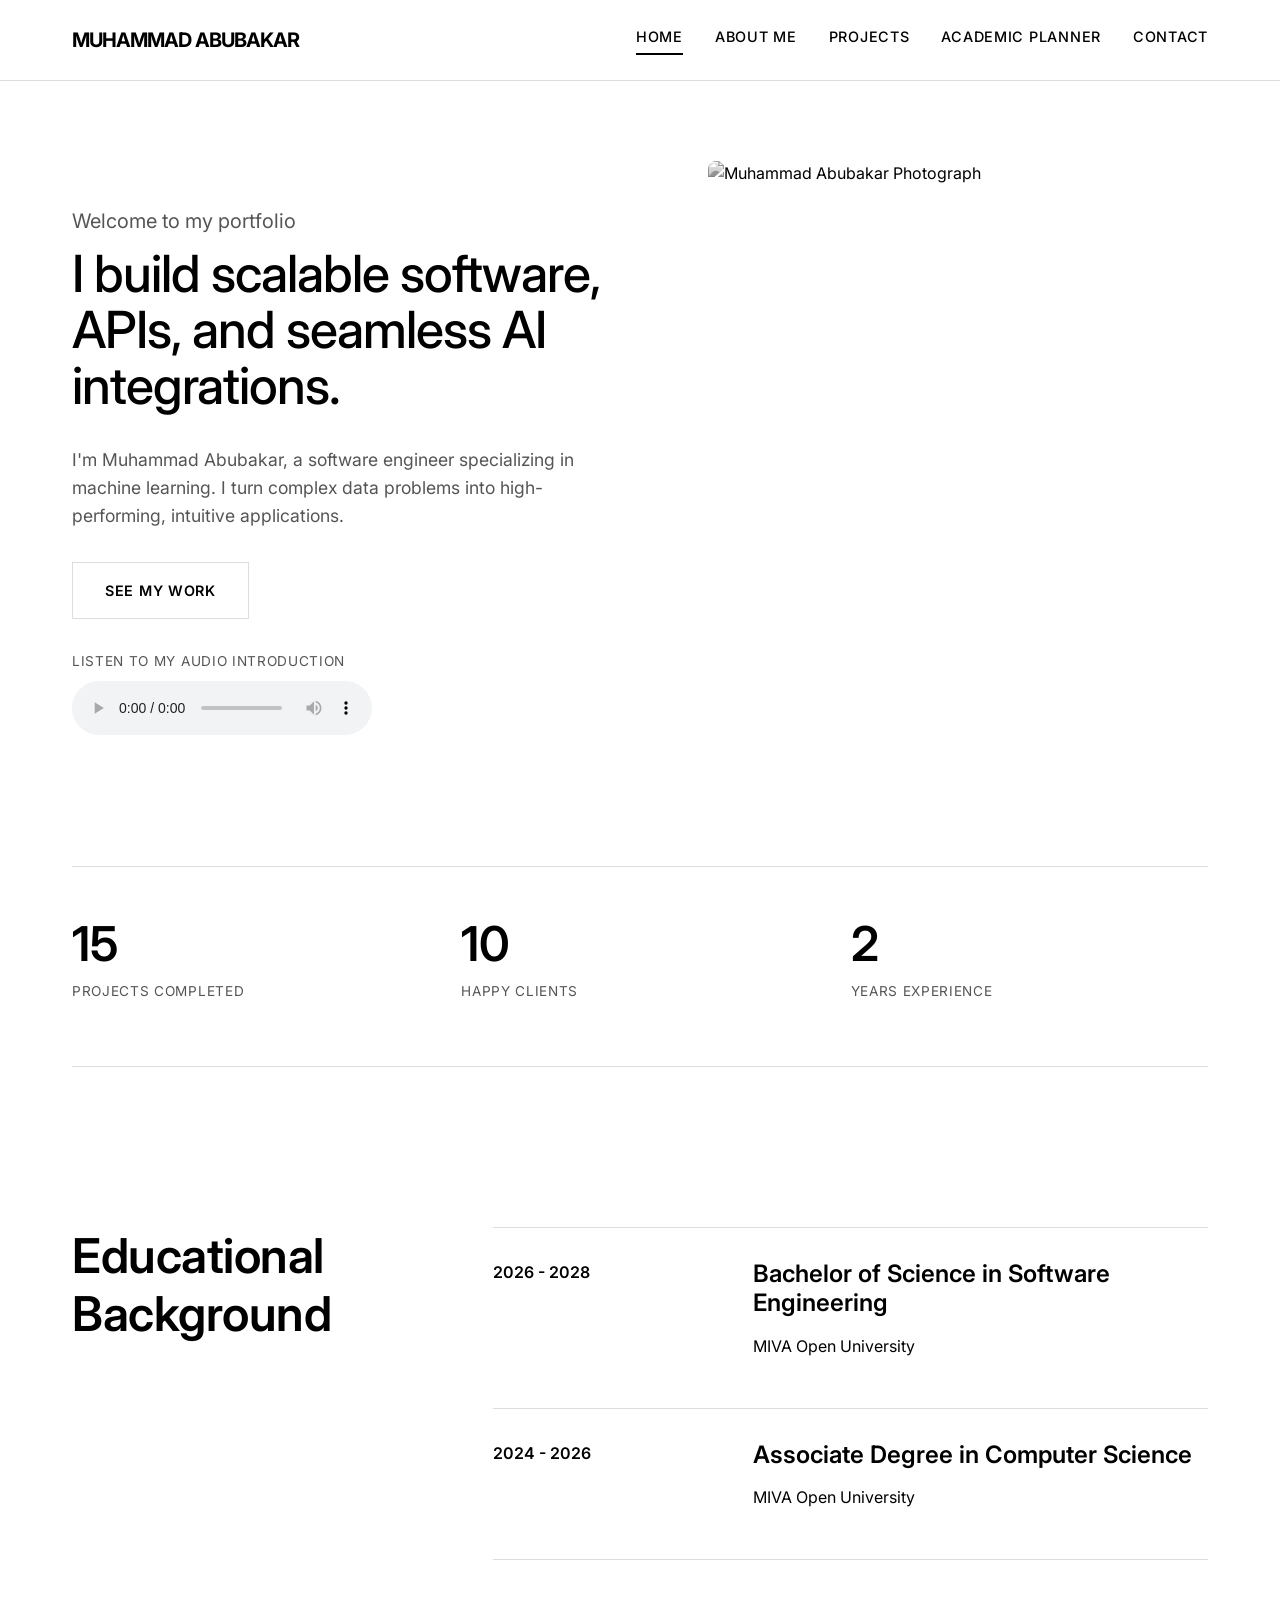
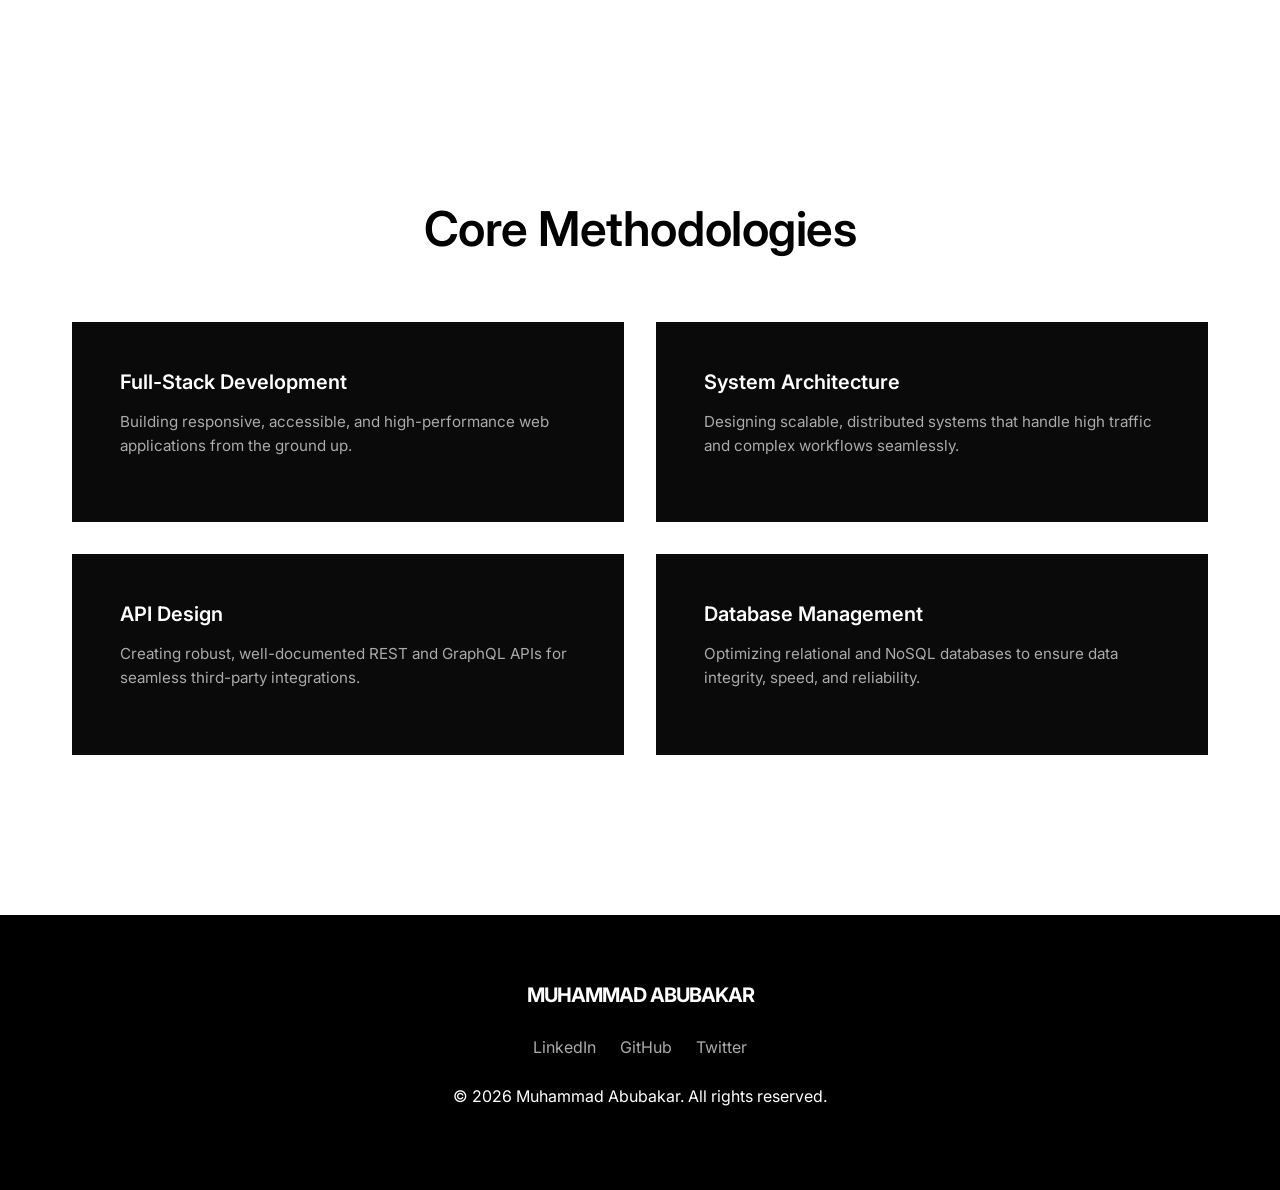
==== index.html @ 3eb0dbea "Initial commit for assessment" ====
<!DOCTYPE html>
<html lang="en">
<head>
  <meta charset="UTF-8">
  <meta name="viewport" content="width=device-width, initial-scale=1.0">
  <title>Home - Muhammad Abubakar</title>
  <link rel="stylesheet" href="css/style.css">
</head>
<body>

  <header>
    <div class="container nav-container">
      <div class="logo">Muhammad Abubakar</div>
      <button class="mobile-menu-btn">☰</button>
      <nav class="nav-links">
        <a href="index.html" class="active">Home</a>
        <a href="about.html">About Me</a>
        <a href="projects.html">Projects</a>
        <a href="academic-planner.html">Academic Planner</a>
        <a href="contact.html">Contact</a>
      </nav>
    </div>
  </header>

  <main class="container">
    <section class="hero">
      <div class="hero-content">
        <p style="font-size: 1.25rem; margin-bottom: 0.5rem; color: var(--text-secondary);">Welcome to my portfolio</p>
        <h1>I build scalable software, APIs, and seamless AI integrations.</h1>
        <p style="margin-bottom: 2rem; font-size: 1.1rem; color: var(--text-secondary);">I'm Muhammad Abubakar, a software engineer specializing in machine learning. I turn complex data problems into high-performing, intuitive applications.</p>
        <a href="projects.html" class="btn btn-outline" style="margin-bottom: 2rem;">See my work</a>
        <div>
          <p style="font-size: 0.85rem; text-transform: uppercase; letter-spacing: 0.05em; color: var(--text-secondary); margin-bottom: 0.5rem;">Listen to my audio introduction</p>
          <audio controls src="https://www.soundhelix.com/examples/mp3/SoundHelix-Song-1.mp3" style="width: 100%; max-width: 300px;">
            Your browser does not support the audio element.
          </audio>
        </div>
      </div>
      <div class="hero-image">
        <img src="https://images.unsplash.com/photo-1506794778202-cad84cf45f1d?ixlib=rb-4.0.3&auto=format&fit=crop&w=800&q=80" alt="Muhammad Abubakar Photograph">
      </div>
    </section>

    <section class="stats">
      <div class="stat-item">
        <h2>15</h2>
        <p>Projects Completed</p>
      </div>
      <div class="stat-item">
        <h2>10</h2>
        <p>Happy Clients</p>
      </div>
      <div class="stat-item">
        <h2>2</h2>
        <p>Years Experience</p>
      </div>
    </section>

    <section class="education">
      <div class="education-title">
        <h2>Educational Background</h2>
      </div>
      <div class="education-list">
        <div class="education-item">
          <div class="education-year">2026 - 2028</div>
          <div class="education-details">
            <h3>Bachelor of Science in Software Engineering</h3>
            <p>MIVA Open University</p>
          </div>
        </div>
        <div class="education-item">
          <div class="education-year">2024 - 2026</div>
          <div class="education-details">
            <h3>Associate Degree in Computer Science</h3>
            <p>MIVA Open University</p>
          </div>
        </div>
      </div>
    </section>

    <section class="methodologies">
      <h2>Core Methodologies</h2>
      <div class="method-grid">
        <div class="method-card">
          <h3>Full-Stack Development</h3>
          <p>Building responsive, accessible, and high-performance web applications from the ground up.</p>
        </div>
        <div class="method-card">
          <h3>System Architecture</h3>
          <p>Designing scalable, distributed systems that handle high traffic and complex workflows seamlessly.</p>
        </div>
        <div class="method-card">
          <h3>API Design</h3>
          <p>Creating robust, well-documented REST and GraphQL APIs for seamless third-party integrations.</p>
        </div>
        <div class="method-card">
          <h3>Database Management</h3>
          <p>Optimizing relational and NoSQL databases to ensure data integrity, speed, and reliability.</p>
        </div>
      </div>
    </section>
  </main>

  <footer>
    <div class="container footer-content">
      <div class="logo">Muhammad Abubakar</div>
      <div class="social-links">
        <a href="#">LinkedIn</a>
        <a href="#">GitHub</a>
        <a href="#">Twitter</a>
      </div>
      <p>&copy; 2026 Muhammad Abubakar. All rights reserved.</p>
    </div>
  </footer>

  <script src="js/script.js"></script>
</body>
</html>
---- css/style.css ----
@import url('https://fonts.googleapis.com/css2?family=Inter:wght@300;400;500;600;700&display=swap');

:root {
  --bg-primary: #ffffff;
  --bg-secondary: #f4f4f4;
  --bg-dark: #000000;
  --bg-card: #0a0a0a;
  --text-primary: #000000;
  --text-secondary: #555555;
  --text-light: #ffffff;
  --text-light-muted: #aaaaaa;
  --border-color: #dddddd;
  --border-dark: #333333;
  --font-main: 'Inter', sans-serif;
  --transition-speed: 0.3s;
}

* {
  margin: 0;
  padding: 0;
  box-sizing: border-box;
}

body {
  font-family: var(--font-main);
  background-color: var(--bg-primary);
  color: var(--text-primary);
  line-height: 1.6;
  -webkit-font-smoothing: antialiased;
}

/* Typography */
h1, h2, h3, h4, h5, h6 {
  font-weight: 600;
  line-height: 1.2;
}

h1 {
  font-size: clamp(2.5rem, 5vw, 4rem);
  letter-spacing: -0.02em;
  margin-bottom: 1rem;
}

h2 {
  font-size: clamp(2rem, 4vw, 3rem);
  letter-spacing: -0.01em;
  margin-bottom: 1.5rem;
}

h3 {
  font-size: 1.5rem;
  margin-bottom: 1rem;
}

p {
  margin-bottom: 1rem;
}

a {
  text-decoration: none;
  color: inherit;
  transition: opacity var(--transition-speed);
}

a:hover {
  opacity: 0.7;
}

ul {
  list-style: none;
}

img {
  max-width: 100%;
  height: auto;
  display: block;
}

/* Layout */
.container {
  width: 100%;
  max-width: 1200px;
  margin: 0 auto;
  padding: 0 2rem;
}

section {
  padding: 5rem 0;
}

/* Header & Nav */
header {
  padding: 1.5rem 0;
  border-bottom: 1px solid var(--border-color);
  position: sticky;
  top: 0;
  background-color: rgba(255, 255, 255, 0.95);
  backdrop-filter: blur(10px);
  z-index: 100;
}

.nav-container {
  display: flex;
  justify-content: space-between;
  align-items: center;
}

.logo {
  font-size: 1.25rem;
  font-weight: 700;
  letter-spacing: -0.05em;
  text-transform: uppercase;
}

.nav-links {
  display: flex;
  gap: 2rem;
}

.nav-links a {
  font-size: 0.9rem;
  font-weight: 500;
  text-transform: uppercase;
  letter-spacing: 0.05em;
}

.nav-links a.active {
  border-bottom: 2px solid var(--text-primary);
  padding-bottom: 0.25rem;
}

.mobile-menu-btn {
  display: none;
  background: none;
  border: none;
  font-size: 1.5rem;
  cursor: pointer;
  color: var(--text-primary);
}

/* Buttons */
.btn {
  display: inline-block;
  padding: 1rem 2rem;
  font-weight: 600;
  text-transform: uppercase;
  letter-spacing: 0.05em;
  border: none;
  cursor: pointer;
  transition: all var(--transition-speed);
  font-size: 0.9rem;
}

.btn-primary {
  background-color: var(--bg-dark);
  color: var(--text-light);
}

.btn-primary:hover {
  background-color: #333;
  color: var(--text-light);
  opacity: 1;
}

.btn-outline {
  background-color: transparent;
  color: var(--text-primary);
  border: 1px solid var(--border-color);
}

.btn-outline:hover {
  background-color: var(--bg-secondary);
}

/* Footer */
footer {
  padding: 4rem 0;
  background-color: var(--bg-dark);
  color: var(--text-light);
  text-align: center;
}

footer .footer-content {
  display: flex;
  flex-direction: column;
  align-items: center;
  gap: 1.5rem;
}

footer .social-links {
  display: flex;
  gap: 1.5rem;
}

footer .social-links a {
  color: var(--text-light-muted);
}

footer .social-links a:hover {
  color: var(--text-light);
}

/* Responsive */
@media (max-width: 768px) {
  .nav-links {
    display: none;
    flex-direction: column;
    position: absolute;
    top: 100%;
    left: 0;
    width: 100%;
    background-color: var(--bg-primary);
    padding: 2rem;
    border-bottom: 1px solid var(--border-color);
    box-shadow: 0 10px 15px -3px rgba(0,0,0,0.1);
  }
  
  .nav-links.active {
    display: flex;
  }
  
  .mobile-menu-btn {
    display: block;
  }
  
  section {
    padding: 3rem 0;
  }
}

/* --- Styles from index.html --- */
/* Home specific styles */
    .hero {
      display: grid;
      grid-template-columns: 1fr 1fr;
      gap: 4rem;
      align-items: center;
      min-height: 80vh;
    }
    .hero-content {
      max-width: 800px;
    }
    
    .hero-content h1 {
      font-size: clamp(2.5rem, 4vw, 4.5rem);
      font-weight: 500;
      line-height: 1.1;
      margin-bottom: 2rem;
    }
    .hero-image img {
      width: 100%;
      max-width: 500px;
      margin-left: auto;
      filter: grayscale(100%);
      object-fit: cover;
      aspect-ratio: 4/5;
      border-radius: 8px;
    }

    .stats {
      display: grid;
      grid-template-columns: repeat(3, 1fr);
      gap: 2rem;
      border-top: 1px solid var(--border-color);
      border-bottom: 1px solid var(--border-color);
      padding: 3rem 0;
      margin-bottom: 5rem;
    }

    .stat-item h2 {
      font-size: 3rem;
      margin-bottom: 0.5rem;
    }

    .stat-item p {
      text-transform: uppercase;
      font-size: 0.85rem;
      letter-spacing: 0.05em;
      color: var(--text-secondary);
    }

    .education {
      display: grid;
      grid-template-columns: 1fr 2fr;
      gap: 4rem;
      margin-bottom: 5rem;
    }

    .education-list {
      border-top: 1px solid var(--border-color);
    }

    .education-item {
      padding: 2rem 0;
      border-bottom: 1px solid var(--border-color);
      display: grid;
      grid-template-columns: 1fr 2fr;
      gap: 2rem;
    }

    .education-year {
      font-weight: 600;
    }

    .methodologies {
      margin-bottom: 5rem;
    }

    .methodologies h2 {
      text-align: center;
      margin-bottom: 4rem;
    }

    .method-grid {
      display: grid;
      grid-template-columns: repeat(2, 1fr);
      gap: 2rem;
    }

    .method-card {
      padding: 3rem;
      background-color: var(--bg-card);
      color: var(--text-light);
    }

    .method-card h3 {
      font-size: 1.25rem;
      margin-bottom: 1rem;
    }

    .method-card p {
      color: var(--text-light-muted);
      font-size: 0.95rem;
    }

    @media (max-width: 768px) {
      .hero, .education {
        grid-template-columns: 1fr;
      }
      .stats, .method-grid {
        grid-template-columns: 1fr;
      }
      .education-item {
        grid-template-columns: 1fr;
        gap: 0.5rem;
      }
    }


/* --- Styles from about.html --- */
.about-header {
      margin: 5rem 0;
    }
    
    .about-header h1 {
      font-size: clamp(3rem, 5vw, 5rem);
      max-width: 800px;
    }

    .experience-list {
      margin-bottom: 5rem;
    }

    .experience-item {
      display: grid;
      grid-template-columns: 1fr 2fr;
      gap: 2rem;
      padding: 2.5rem 0;
      border-top: 1px solid var(--border-color);
    }
    
    .experience-item:last-child {
      border-bottom: 1px solid var(--border-color);
    }

    .experience-role h3 {
      font-size: 1.5rem;
      margin-bottom: 0.5rem;
    }
    
    .experience-company {
      color: var(--text-secondary);
      font-weight: 500;
    }

    .values {
      display: grid;
      grid-template-columns: 1fr 2fr;
      gap: 4rem;
      margin-bottom: 5rem;
    }

    .values-grid {
      display: grid;
      grid-template-columns: repeat(2, 1fr);
      gap: 2rem;
    }

    .value-card {
      padding: 2rem;
      background-color: var(--bg-secondary);
    }

    .value-card.dark {
      background-color: var(--bg-card);
      color: var(--text-light);
    }

    .value-card.dark p {
      color: var(--text-light-muted);
    }

    .beyond-code {
      margin-bottom: 5rem;
    }

    .beyond-code h2 {
      margin-bottom: 2rem;
    }

    .gallery-grid {
      display: grid;
      grid-template-columns: repeat(3, 1fr);
      gap: 1.5rem;
    }

    .gallery-grid img {
      width: 100%;
      aspect-ratio: 1;
      object-fit: cover;
      filter: grayscale(100%);
    }

    @media (max-width: 768px) {
      .experience-item, .values {
        grid-template-columns: 1fr;
      }
      .values-grid, .gallery-grid {
        grid-template-columns: 1fr;
      }
    }


/* --- Styles from projects.html --- */
.projects-header {
      margin: 5rem 0 3rem 0;
    }
    
    .projects-header h1 {
      font-size: clamp(2rem, 3vw, 3rem);
      text-transform: uppercase;
      letter-spacing: 0.05em;
    }

    .featured-project {
      display: grid;
      grid-template-columns: 1fr 1fr;
      gap: 4rem;
      align-items: center;
      margin-bottom: 5rem;
      padding-bottom: 5rem;
      border-bottom: 1px solid var(--border-color);
    }

    .featured-project img {
      width: 100%;
      aspect-ratio: 4/3;
      object-fit: cover;
      filter: grayscale(100%);
    }

    .featured-project-content h2 {
      font-size: 2.5rem;
      margin-bottom: 1rem;
    }
    
    .project-grid {
      display: grid;
      grid-template-columns: repeat(2, 1fr);
      gap: 3rem;
      margin-bottom: 5rem;
    }

    .project-card img {
      width: 100%;
      aspect-ratio: 3/2;
      object-fit: cover;
      filter: grayscale(100%);
      margin-bottom: 1.5rem;
      transition: filter var(--transition-speed);
    }

    .project-card:hover img {
      filter: grayscale(50%);
    }

    .project-card h3 {
      font-size: 1.5rem;
      margin-bottom: 0.5rem;
    }

    .project-card p {
      color: var(--text-secondary);
      margin-bottom: 1rem;
    }

    .project-link {
      display: inline-flex;
      align-items: center;
      font-weight: 600;
      text-transform: uppercase;
      letter-spacing: 0.05em;
      font-size: 0.85rem;
    }

    .project-link::after {
      content: '→';
      margin-left: 0.5rem;
      transition: transform var(--transition-speed);
    }

    .project-link:hover::after {
      transform: translateX(5px);
    }

    @media (max-width: 768px) {
      .featured-project {
        grid-template-columns: 1fr;
      }
      .project-grid {
        grid-template-columns: 1fr;
      }
    }


/* --- Styles from academic-planner.html --- */
.project-detail-header {
      margin: 5rem 0;
    }

    .project-detail-grid {
      display: grid;
      grid-template-columns: 1fr 1.5fr;
      gap: 4rem;
      margin-bottom: 5rem;
    }

    .project-info h1 {
      font-size: 3rem;
      margin-bottom: 1.5rem;
    }

    .project-meta {
      margin-top: 2rem;
      padding-top: 2rem;
      border-top: 1px solid var(--border-color);
    }

    .meta-item {
      margin-bottom: 1rem;
    }

    .meta-item strong {
      display: block;
      font-size: 0.85rem;
      text-transform: uppercase;
      letter-spacing: 0.05em;
      color: var(--text-secondary);
      margin-bottom: 0.25rem;
    }

    .ui-mockup {
      background-color: var(--bg-secondary);
      padding: 3rem;
      border-radius: 8px;
    }

    .mockup-window {
      background: var(--bg-primary);
      border: 1px solid var(--border-color);
      border-radius: 6px;
      overflow: hidden;
      box-shadow: 0 20px 40px rgba(0,0,0,0.05);
    }

    .mockup-header {
      padding: 1rem;
      border-bottom: 1px solid var(--border-color);
      display: flex;
      gap: 0.5rem;
    }

    .mockup-dot {
      width: 10px;
      height: 10px;
      border-radius: 50%;
      background-color: var(--border-color);
    }

    .mockup-body {
      padding: 2rem;
    }

    .mockup-form-group {
      margin-bottom: 1.5rem;
    }

    .mockup-form-group label {
      display: block;
      font-size: 0.85rem;
      margin-bottom: 0.5rem;
      font-weight: 500;
    }

    .mockup-input {
      width: 100%;
      padding: 0.75rem;
      border: 1px solid var(--border-color);
      border-radius: 4px;
      background: var(--bg-secondary);
    }

    .mockup-checklist {
      margin-top: 2rem;
    }

    .mockup-check-item {
      display: flex;
      align-items: center;
      gap: 1rem;
      padding: 1rem;
      border: 1px solid var(--border-color);
      border-radius: 4px;
      margin-bottom: 0.5rem;
    }

    .mockup-checkbox {
      width: 20px;
      height: 20px;
      border: 1px solid var(--text-primary);
      border-radius: 4px;
      display: flex;
      align-items: center;
      justify-content: center;
    }

    .mockup-checkbox.checked::after {
      content: '✓';
      font-size: 14px;
    }

    .mockup-check-text h4 {
      font-size: 0.95rem;
      margin-bottom: 0.25rem;
    }

    .mockup-check-text p {
      font-size: 0.8rem;
      color: var(--text-secondary);
      margin: 0;
    }

    .project-gallery {
      margin-bottom: 5rem;
    }

    .project-gallery img {
      width: 100%;
      aspect-ratio: 21/9;
      object-fit: cover;
      filter: grayscale(100%);
    }

    @media (max-width: 768px) {
      .project-detail-grid {
        grid-template-columns: 1fr;
      }
      .ui-mockup {
        padding: 1.5rem;
      }
    }


/* --- Styles from contact.html --- */
.contact-header {
      margin: 5rem 0 3rem 0;
    }

    .contact-grid {
      display: grid;
      grid-template-columns: 1fr 1fr;
      gap: 4rem;
      margin-bottom: 5rem;
    }

    .contact-form {
      display: flex;
      flex-direction: column;
      gap: 1.5rem;
    }

    .form-group {
      display: flex;
      flex-direction: column;
      gap: 0.5rem;
    }

    .form-group label {
      font-size: 0.9rem;
      font-weight: 500;
    }

    .form-group input,
    .form-group textarea {
      padding: 1rem;
      border: 1px solid var(--border-color);
      background-color: transparent;
      font-family: var(--font-main);
      font-size: 1rem;
      color: var(--text-primary);
    }

    .form-group input:focus,
    .form-group textarea:focus {
      outline: none;
      border-color: var(--text-primary);
    }

    .contact-info {
      display: flex;
      flex-direction: column;
      gap: 2rem;
    }

    .info-item h3 {
      font-size: 1rem;
      text-transform: uppercase;
      letter-spacing: 0.05em;
      margin-bottom: 0.5rem;
      color: var(--text-secondary);
    }

    .info-item p {
      font-size: 1.1rem;
      font-weight: 500;
      margin: 0;
    }

    .map-container img {
      width: 100%;
      height: 300px;
      object-fit: cover;
      filter: grayscale(100%) contrast(1.2);
      border: 1px solid var(--border-color);
    }

    @media (max-width: 768px) {
      .contact-grid {
        grid-template-columns: 1fr;
      }
    }
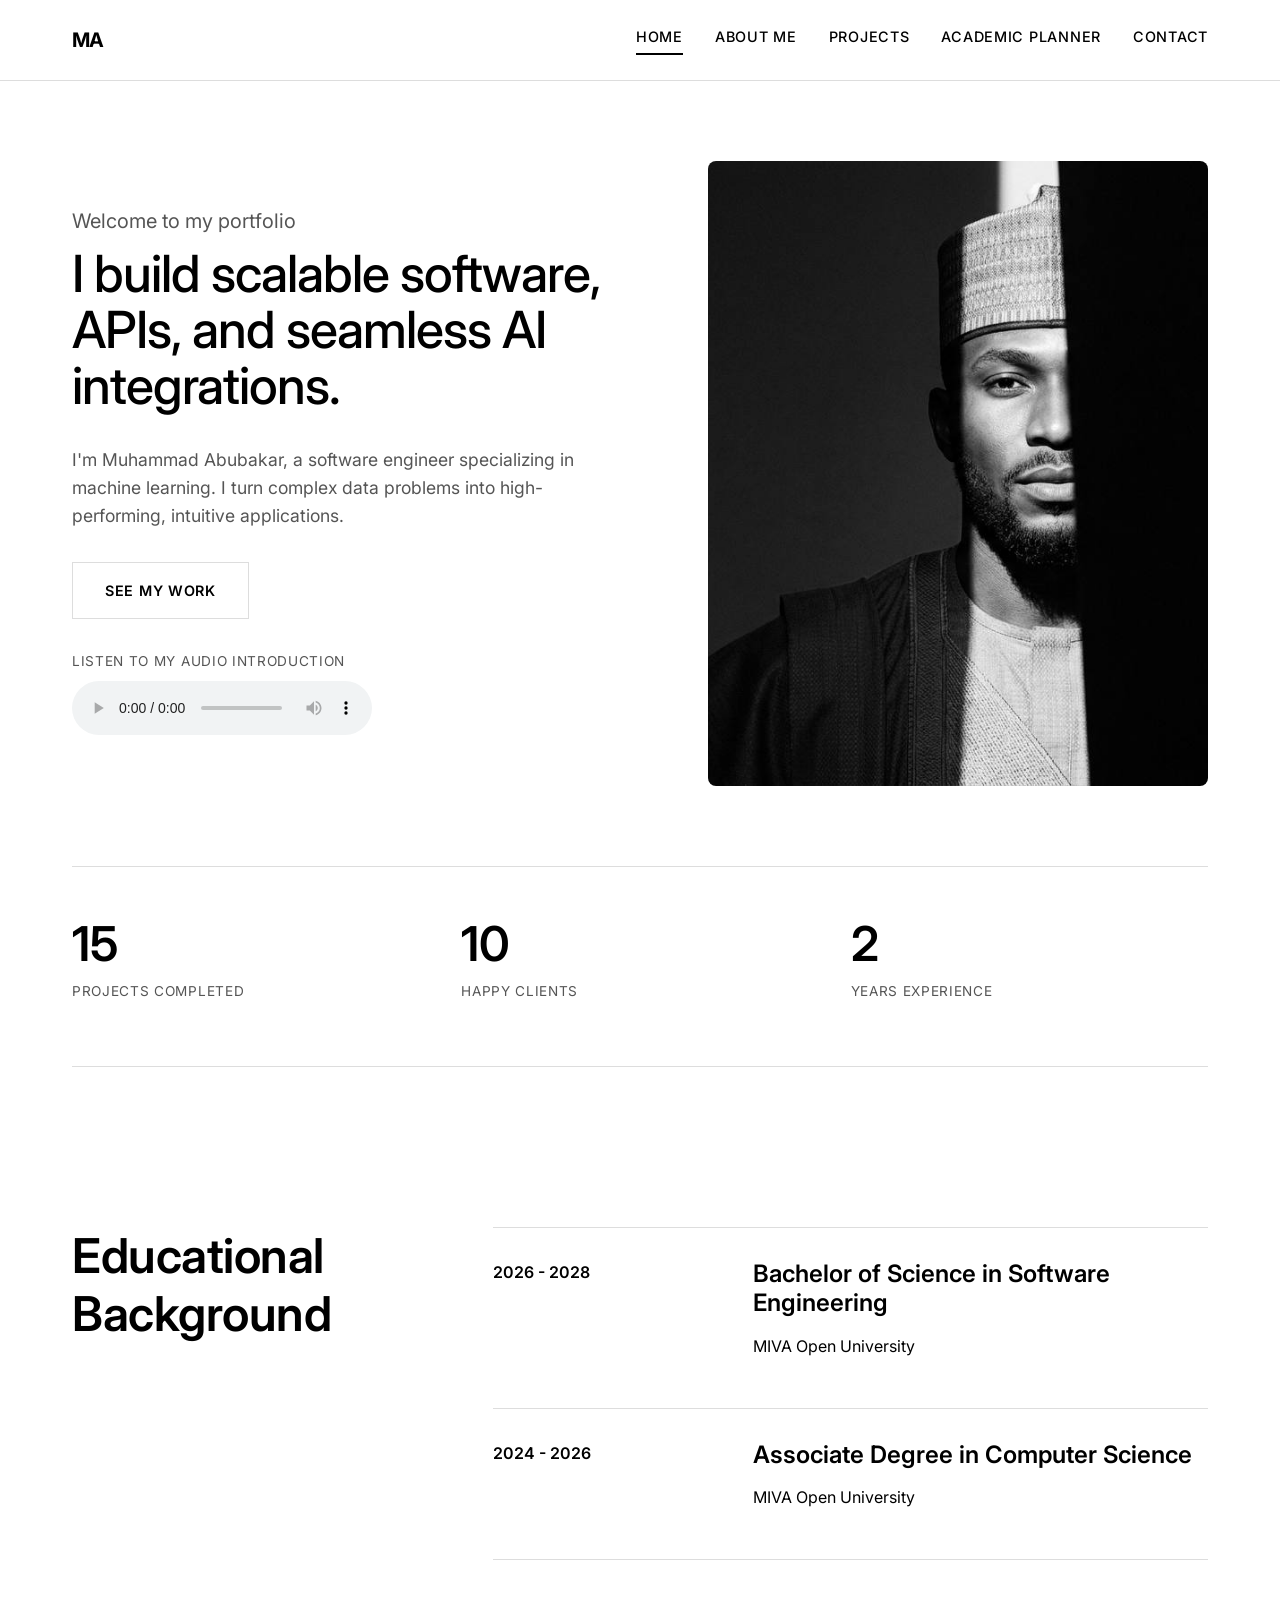
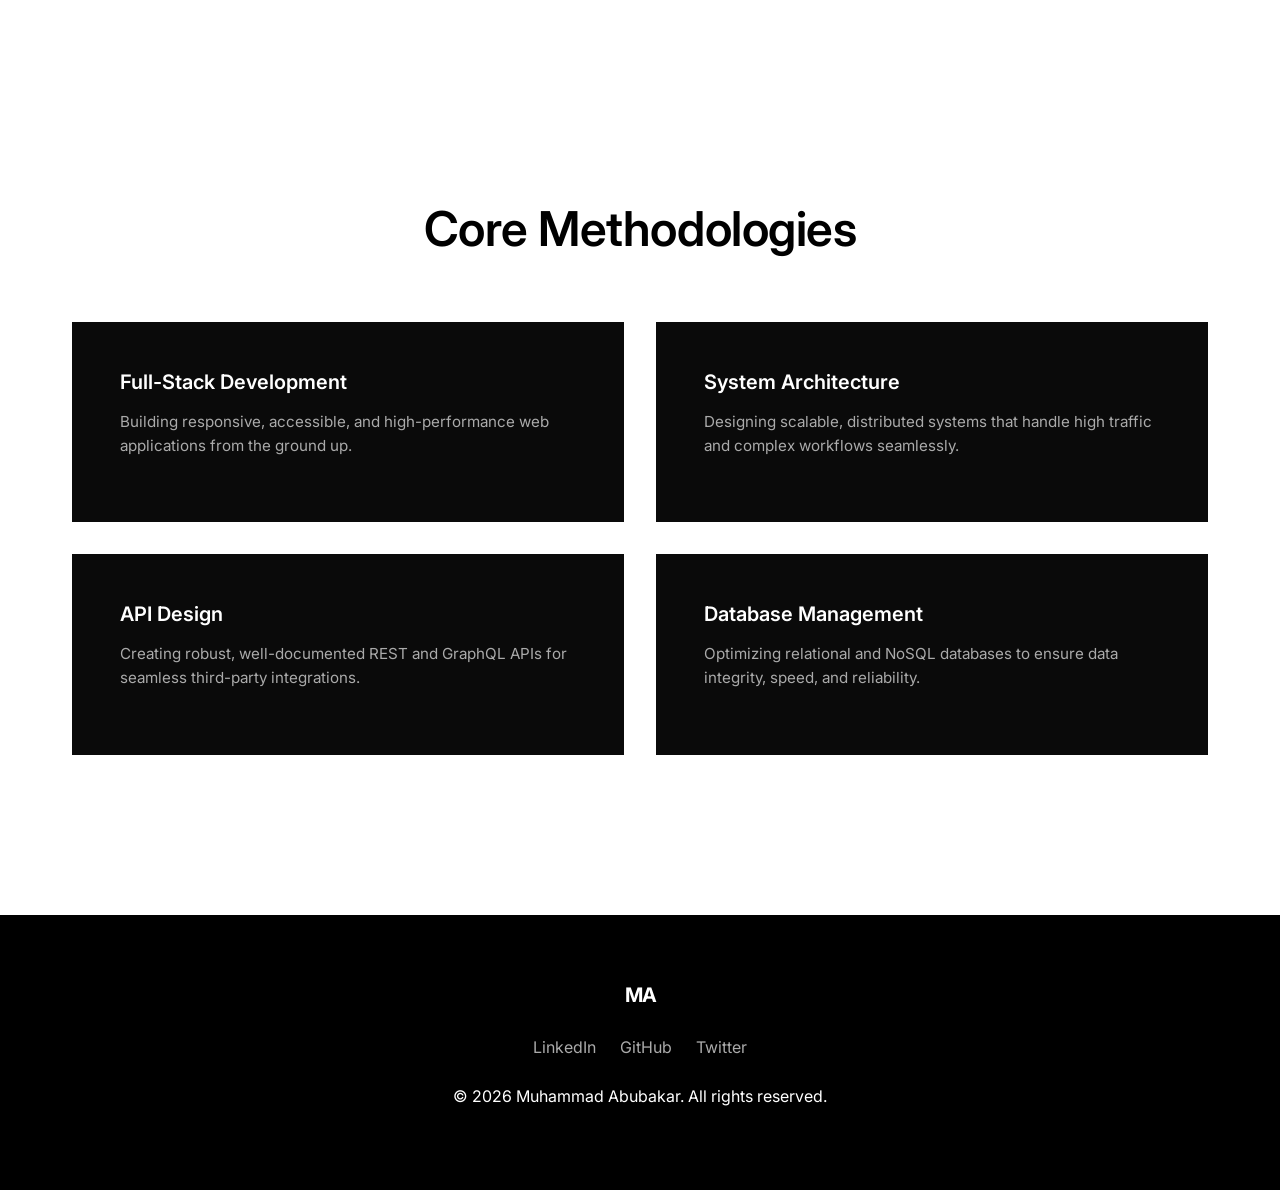
==== commit 2f5cf232: "Update home page logo, image and contact details" ====
--- a/index.html
+++ b/index.html
@@ -10,7 +10,7 @@
 
   <header>
     <div class="container nav-container">
-      <div class="logo">Muhammad Abubakar</div>
+      <div class="logo">MA</div>
       <button class="mobile-menu-btn">☰</button>
       <nav class="nav-links">
         <a href="index.html" class="active">Home</a>
@@ -37,7 +37,7 @@
         </div>
       </div>
       <div class="hero-image">
-        <img src="https://images.unsplash.com/photo-1506794778202-cad84cf45f1d?ixlib=rb-4.0.3&auto=format&fit=crop&w=800&q=80" alt="Muhammad Abubakar Photograph">
+        <img src="assets/portfolio%20image.jpg" alt="Muhammad Abubakar Photograph">
       </div>
     </section>
 
@@ -103,7 +103,7 @@
 
   <footer>
     <div class="container footer-content">
-      <div class="logo">Muhammad Abubakar</div>
+      <div class="logo">MA</div>
       <div class="social-links">
         <a href="#">LinkedIn</a>
         <a href="#">GitHub</a>
